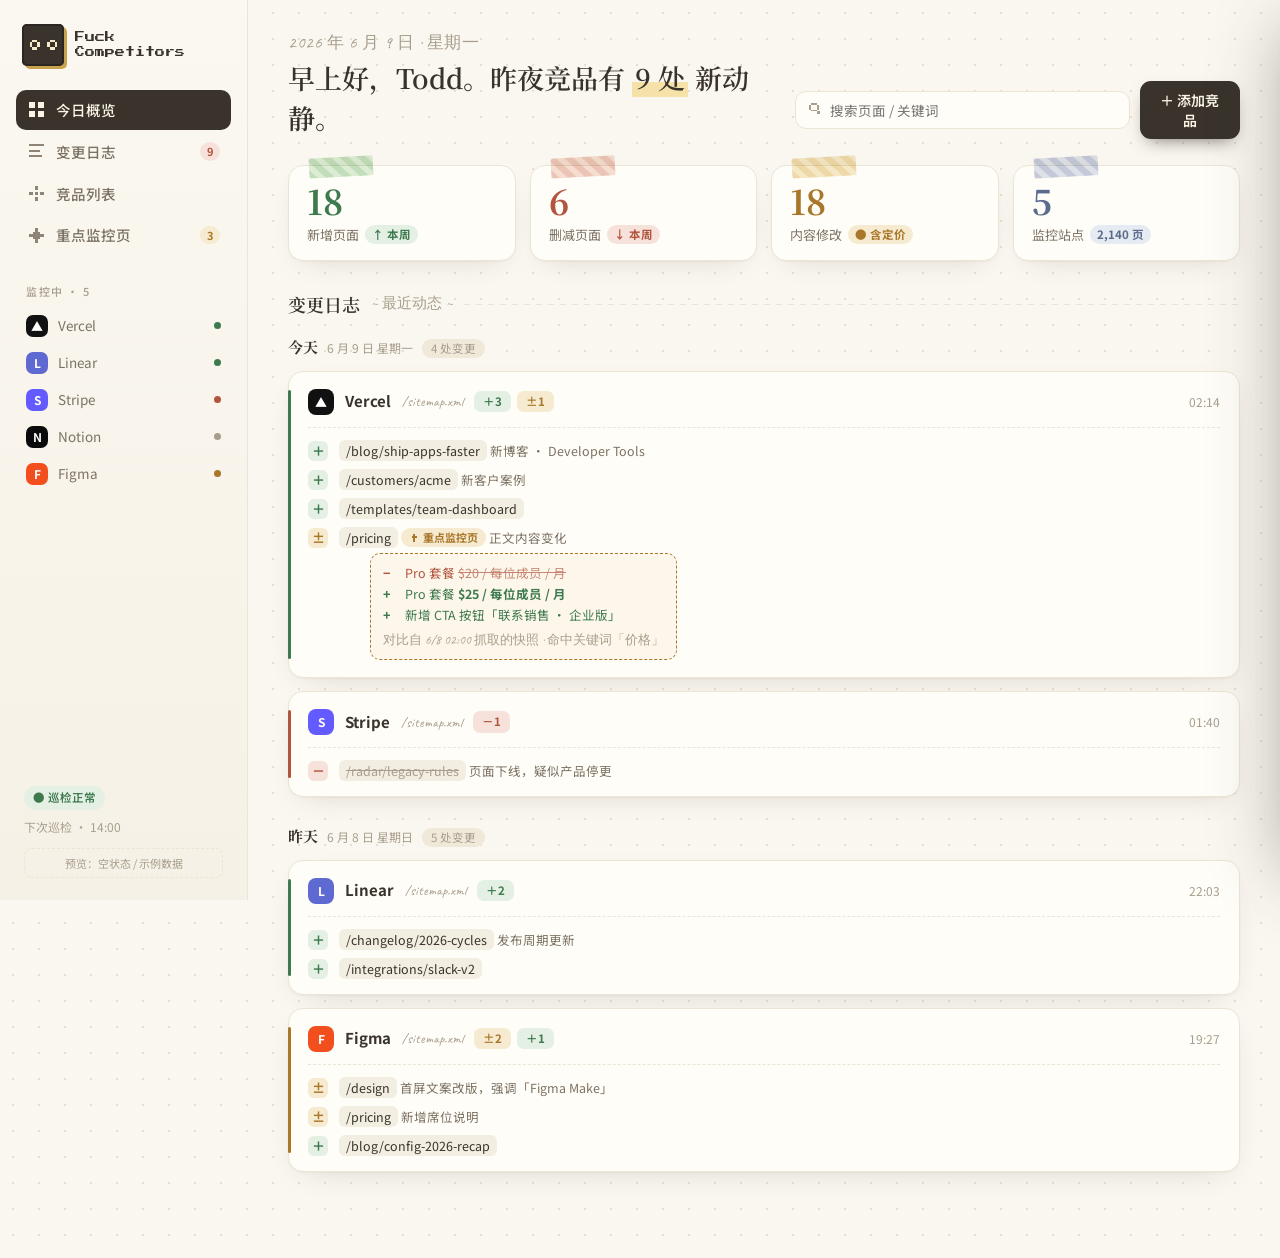
==== index.html @ 06443594 "refactor: remove MCP and AI integration" ====
<!doctype html>
<html lang="zh-CN">
<head>
<meta charset="utf-8">
<meta name="viewport" content="width=device-width, initial-scale=1">
<title>Fuck Competitors</title>
<link rel="preconnect" href="https://fonts.googleapis.com">
<link rel="preconnect" href="https://fonts.gstatic.com" crossorigin>
<link href="https://fonts.googleapis.com/css2?family=Ma+Shan+Zheng&family=Noto+Serif+SC:wght@500;600;700&family=Noto+Sans+SC:wght@300;400;500;700&family=Caveat:wght@500;700&family=Press+Start+2P&display=swap" rel="stylesheet">
<style>
  :root{
    --paper:#FAF7F0;
    --dot:#E7DFCE;
    --card:#FFFDF8;
    --line:#ECE4D4;
    --ink:#39332B;
    --ink-soft:#7C7263;
    --ink-faint:#A89E8D;
    --add:#3F7A4F;      --add-bg:#E5F0E5;  --add-tape:#BcdCb8;
    --del:#B2553F;      --del-bg:#F7E2DB;  --del-tape:#E8C2B5;
    --mod:#A9772A;      --mod-bg:#F6EBD0;  --mod-tape:#ECD7A6;
    --accent:#5B6B8C;   --accent-bg:#E6EAF2;
    --shadow:0 1px 2px rgba(57,51,43,.04), 0 10px 30px -16px rgba(57,51,43,.22);
  }
  *{box-sizing:border-box;margin:0;padding:0}
  html,body{height:100%}
  body{
    font-family:"Noto Sans SC",system-ui,-apple-system,sans-serif;
    color:var(--ink);
    background-color:var(--paper);
    background-image:radial-gradient(var(--dot) 1.1px, transparent 1.1px);
    background-size:26px 26px;
    -webkit-font-smoothing:antialiased;
    line-height:1.5;
  }
  .app{display:grid;grid-template-columns:248px 1fr;min-height:100vh}

  /* ---------- Sidebar ---------- */
  .sidebar{
    border-right:1px solid var(--line);
    background:linear-gradient(180deg,#FBF8F1, #F6F1E6);
    padding:22px 16px;display:flex;flex-direction:column;gap:22px;
    position:sticky;top:0;height:100vh;
  }
  .brand{display:flex;align-items:center;gap:11px;padding:2px 6px}
  .brand .mark{
    width:42px;height:42px;border-radius:5px;display:grid;place-items:center;overflow:hidden;
    background:#39332B;
    box-shadow:3px 3px 0 #C9A24E, 0 0 0 2px #2B2622 inset;
  }
  .brand .mark svg{width:27px;height:auto;display:block;shape-rendering:crispEdges}
  .ob-eyes{width:66px;height:66px;border-radius:10px;display:grid;place-items:center;margin:0 auto 18px;background:#39332B;box-shadow:5px 5px 0 #C9A24E,0 0 0 3px #2B2622 inset;transform:rotate(-3deg)}
  .ob-eyes svg{width:44px;height:auto;display:block;shape-rendering:crispEdges}
  @keyframes fc-blink{0%,90%,100%{transform:scaleY(1)}95%{transform:scaleY(.12)}}
  @keyframes fc-scan{0%,100%{transform:translateX(-0.7px)}50%{transform:translateX(0.7px)}}
  .pixel-eyes .eyes{transform-box:fill-box;transform-origin:center;animation:fc-blink 4.5s infinite}
  .pixel-eyes .pupils{animation:fc-scan 3.2s ease-in-out infinite}
  @media (prefers-reduced-motion:reduce){.pixel-eyes .eyes,.pixel-eyes .pupils{animation:none}}
  .brand h1{font-family:"Press Start 2P",monospace;font-weight:400;font-size:10px;line-height:1.55;color:var(--ink)}

  .nav{display:flex;flex-direction:column;gap:2px}
  .nav-label{font-size:11px;letter-spacing:1.5px;color:var(--ink-faint);padding:6px 10px;text-transform:uppercase;font-weight:500}
  .nav a{
    display:flex;align-items:center;gap:11px;padding:9px 11px;border-radius:10px;
    color:var(--ink-soft);text-decoration:none;font-size:14.5px;font-weight:500;cursor:pointer;
    transition:background .15s,color .15s;
  }
  .nav a .ic{width:18px;display:inline-flex;align-items:center;justify-content:center;opacity:.85}
  .nav a .ic svg{width:15px;height:15px;fill:currentColor;shape-rendering:crispEdges}
  .nav a:hover{background:#F0E9DA;color:var(--ink)}
  .nav a.active{background:#39332B;color:#FBF5E6}
  .nav a.active .ic{opacity:1}
  .nav a .badge{margin-left:auto;background:var(--del-bg);color:var(--del);font-size:11px;font-weight:700;padding:1px 7px;border-radius:20px}
  .nav a.active .badge{background:rgba(255,255,255,.16);color:#FBF5E6}

  .sites-list{display:flex;flex-direction:column;gap:1px;margin-top:2px}
  .site-row{display:flex;align-items:center;gap:10px;padding:7px 10px;border-radius:9px;cursor:pointer;font-size:13.5px;color:var(--ink-soft);transition:background .15s}
  .site-row:hover{background:#F0E9DA}
  .dot-status{width:7px;height:7px;border-radius:50%;margin-left:auto}
  .monogram{width:22px;height:22px;border-radius:7px;display:grid;place-items:center;font-size:12px;font-weight:700;color:#fff}

  .side-foot{margin-top:auto;font-size:12px;color:var(--ink-faint);padding:0 8px}
  .side-foot .pill{display:inline-flex;align-items:center;gap:6px;background:var(--add-bg);color:var(--add);padding:3px 9px;border-radius:20px;font-weight:600;font-size:11.5px}

  /* ---------- Main ---------- */
  .main{padding:30px 40px 60px;max-width:1040px}
  .topbar{display:flex;align-items:flex-end;justify-content:space-between;gap:20px;margin-bottom:26px}
  .greet .date{font-family:"Caveat",cursive;font-size:17px;color:var(--ink-faint);letter-spacing:.5px}
  .greet h2{font-family:"Noto Serif SC",serif;font-weight:600;font-size:27px;margin-top:2px}
  .greet h2 .hl{background:linear-gradient(180deg,transparent 62%, #F6E1A8 62%);padding:0 3px}
  .top-actions{display:flex;gap:10px;align-items:center}
  .search{display:flex;align-items:center;gap:8px;background:var(--card);border:1px solid var(--line);border-radius:11px;padding:8px 13px;color:var(--ink-faint);font-size:13.5px;min-width:200px}
  .search input{border:0;background:transparent;outline:none;font-family:inherit;font-size:13.5px;color:var(--ink);width:100%}
  .search svg{width:13px;height:13px;fill:var(--ink-faint);shape-rendering:crispEdges;flex-shrink:0}
  .btn{display:inline-flex;align-items:center;gap:7px;border:0;cursor:pointer;font-family:inherit;font-size:14px;font-weight:600;padding:9px 16px;border-radius:11px;transition:transform .12s, box-shadow .15s}
  .btn-primary{background:#39332B;color:#FBF5E6;box-shadow:0 8px 18px -8px rgba(57,51,43,.7)}
  .btn-primary:hover{transform:translateY(-1px)}

  /* stat cards */
  .stats{display:grid;grid-template-columns:repeat(4,1fr);gap:14px;margin-bottom:30px}
  .stat{position:relative;background:var(--card);border:1px solid var(--line);border-radius:15px;padding:18px 18px 16px;box-shadow:var(--shadow)}
  .stat .tape{position:absolute;top:-9px;left:20px;width:64px;height:20px;opacity:.85;transform:rotate(-3deg);border-radius:2px;mix-blend-mode:multiply}
  .stat .num{font-family:"Noto Serif SC",serif;font-size:34px;font-weight:700;line-height:1}
  .stat .lab{font-size:13px;color:var(--ink-soft);margin-top:7px;display:flex;align-items:center;gap:6px}
  .stat .trend{font-size:11.5px;font-weight:700;padding:1px 7px;border-radius:20px}
  .c-add .num{color:var(--add)} .c-del .num{color:var(--del)} .c-mod .num{color:var(--mod)} .c-site .num{color:var(--accent)}

  /* section heading */
  .sec-head{display:flex;align-items:center;gap:11px;margin:8px 0 16px}
  .sec-head h3{font-family:"Noto Serif SC",serif;font-size:18px;font-weight:600}
  .sec-head .ribbon{font-family:"Caveat",cursive;font-size:15px;color:var(--ink-faint)}
  .sec-head .line{flex:1;height:1px;background:repeating-linear-gradient(90deg,var(--line) 0 6px, transparent 6px 12px)}

  /* timeline / journal */
  .day-group{margin-bottom:26px}
  .day-tag{display:inline-flex;align-items:baseline;gap:9px;margin-bottom:12px}
  .day-tag .d{font-family:"Noto Serif SC",serif;font-size:15px;font-weight:700}
  .day-tag .w{font-size:12px;color:var(--ink-faint)}
  .day-tag .cnt{font-size:11.5px;color:var(--ink-faint);background:#F0E9DA;padding:1px 9px;border-radius:20px}

  .entry{position:relative;background:var(--card);border:1px solid var(--line);border-radius:15px;padding:17px 19px 15px;box-shadow:var(--shadow);margin-bottom:13px}
  .entry::before{content:"";position:absolute;left:-1px;top:18px;bottom:18px;width:3px;border-radius:3px;background:var(--line)}
  .entry.has-add::before{background:var(--add)} .entry.has-del::before{background:var(--del)} .entry.has-mod::before{background:var(--mod)}
  .entry-head{display:flex;align-items:center;gap:11px;margin-bottom:12px}
  .entry-head .name{font-weight:700;font-size:15px}
  .entry-head .url{font-size:12px;color:var(--ink-faint);font-family:"Caveat",cursive;font-size:14px}
  .entry-head .time{margin-left:auto;font-size:12px;color:var(--ink-faint)}
  .summary-tags{display:flex;gap:6px}
  .tag{display:inline-flex;align-items:center;gap:5px;font-size:11.5px;font-weight:700;padding:2px 9px;border-radius:7px}
  .tag.add{background:var(--add-bg);color:var(--add)} .tag.del{background:var(--del-bg);color:var(--del)} .tag.mod{background:var(--mod-bg);color:var(--mod)}
  .tag.susp{background:transparent;color:var(--mod);border:1px dashed var(--mod);font-weight:600}
  .gly.susp{background:transparent;color:var(--mod);border:1px dashed var(--mod)}

  .changes{display:flex;flex-direction:column;gap:8px;border-top:1px dashed var(--line);padding-top:12px}
  .change{display:flex;align-items:flex-start;gap:11px;font-size:13.5px}
  .change .gly{width:20px;height:20px;border-radius:6px;display:grid;place-items:center;font-size:13px;font-weight:800;flex-shrink:0;margin-top:1px}
  .gly.add{background:var(--add-bg);color:var(--add)} .gly.del{background:var(--del-bg);color:var(--del)} .gly.mod{background:var(--mod-bg);color:var(--mod)}
  .change .path{font-family:"Noto Sans SC",monospace;color:var(--ink);background:#F3EEE2;padding:1px 7px;border-radius:6px;font-size:12.5px}
  .change .note{color:var(--ink-soft);font-size:12.5px}
  .change.del .path{text-decoration:line-through;color:var(--ink-faint)}

  /* content diff block */
  .diff{margin:6px 0 2px 31px;border:1px dashed var(--mod);background:#FCF7EA;border-radius:10px;padding:9px 12px;font-size:12.5px}
  .diff .dl{display:flex;gap:8px;align-items:baseline;padding:1px 0}
  .diff .dl .mk{font-weight:800;width:14px;flex-shrink:0}
  .diff .dl.minus{color:var(--del)} .diff .dl.minus .mk{color:var(--del)}
  .diff .dl.plus{color:var(--add)} .diff .dl.plus .mk{color:var(--add)}
  .diff .dl s{opacity:.7}
  .diff .src{font-size:11px;color:var(--ink-faint);margin-top:5px;font-family:"Caveat",cursive;font-size:13px}
  .pin{font-size:11px;color:var(--mod);background:var(--mod-bg);padding:1px 8px;border-radius:20px;font-weight:700;display:inline-flex;gap:4px;align-items:center}
  .xic{width:10px;height:10px;fill:currentColor;shape-rendering:crispEdges;flex-shrink:0}
  .wic{width:11px;height:11px;fill:var(--mod);shape-rendering:crispEdges;vertical-align:-2px;margin-right:3px}

  /* toggle switch */
  .switch{position:relative;display:inline-block;width:40px;height:23px;flex-shrink:0}
  .switch input{display:none}
  .switch .track{position:absolute;inset:0;background:#E0D8C8;border-radius:20px;transition:.2s;cursor:pointer}
  .switch .track::before{content:"";position:absolute;width:17px;height:17px;left:3px;top:3px;background:#fff;border-radius:50%;transition:.2s;box-shadow:0 1px 3px rgba(57,51,43,.3)}
  .switch input:checked + .track{background:var(--add)}
  .switch input:checked + .track::before{transform:translateX(17px)}
  .toggle-card{display:flex;align-items:center;gap:14px;border:1px solid var(--line);background:#FBF8F1;border-radius:11px;padding:12px 14px}
  .toggle-card .t{font-weight:600;font-size:13.5px}
  .toggle-card .d{font-size:11.5px;color:var(--ink-soft);margin-top:3px;line-height:1.45}
  .lvl{font-size:11px;font-weight:700;padding:2px 9px;border-radius:20px}
  .lvl.basic{background:#EEE7D7;color:var(--ink-soft)}
  .lvl.deep{background:var(--add-bg);color:var(--add)}

  /* competitors grid */
  .grid{display:grid;grid-template-columns:repeat(2,1fr);gap:14px}
  .site-card{position:relative;background:var(--card);border:1px solid var(--line);border-radius:15px;padding:18px;box-shadow:var(--shadow)}
  .site-card .top{display:flex;align-items:center;gap:12px;margin-bottom:14px}
  .site-card .monogram{width:40px;height:40px;border-radius:11px;font-size:18px}
  .site-card .nm{font-weight:700;font-size:16px}
  .site-card .lk{font-size:12px;color:var(--ink-faint);font-family:"Caveat",cursive;font-size:14px}
  .site-card .meta{display:flex;gap:18px;border-top:1px dashed var(--line);padding-top:13px;margin-top:4px}
  .site-card .meta .k{font-size:11px;color:var(--ink-faint)}
  .site-card .meta .v{font-size:16px;font-weight:700;font-family:"Noto Serif SC",serif}
  .spark{display:flex;align-items:flex-end;gap:3px;height:30px;margin-left:auto}
  .spark span{width:5px;border-radius:2px;background:var(--accent-bg)}
  .freq{margin-left:auto;font-size:11.5px;color:var(--add);background:var(--add-bg);padding:2px 9px;border-radius:20px;font-weight:600}
  .card-foot{display:flex;align-items:center;gap:8px;border-top:1px dashed var(--line);margin-top:13px;padding-top:11px;font-size:12.5px;color:var(--ink-soft)}
  .card-foot .switch{margin-left:auto}

  .empty-soft{color:var(--ink-faint);font-size:13.5px;font-family:"Caveat",cursive;font-size:15px}

  /* modal */
  .scrim{position:fixed;inset:0;background:rgba(57,51,43,.34);backdrop-filter:blur(2px);display:none;place-items:center;z-index:50}
  .scrim.open{display:grid}
  .modal{width:460px;background:var(--card);border:1px solid var(--line);border-radius:18px;padding:26px;box-shadow:0 30px 70px -20px rgba(57,51,43,.5);position:relative}
  .modal .washi-top{position:absolute;top:-12px;left:50%;transform:translateX(-50%) rotate(-2deg);width:120px;height:26px;background:repeating-linear-gradient(45deg,#EAD7A6 0 7px,#F2E6C6 7px 14px);opacity:.9;border-radius:3px}
  .modal h3{font-family:"Noto Serif SC",serif;font-size:20px;margin-bottom:4px}
  .modal p.sub{color:var(--ink-soft);font-size:13px;margin-bottom:18px}
  .field{margin-bottom:14px}
  .field label{display:block;font-size:12.5px;font-weight:600;color:var(--ink-soft);margin-bottom:6px}
  .field input,.field select{width:100%;border:1px solid var(--line);background:#FBF8F1;border-radius:10px;padding:10px 12px;font-family:inherit;font-size:14px;color:var(--ink);outline:none}
  .field input:focus{border-color:var(--accent)}
  .chip-row{display:flex;gap:8px;flex-wrap:wrap}
  .chip{font-size:12.5px;border:1px solid var(--line);border-radius:20px;padding:5px 13px;cursor:pointer;color:var(--ink-soft);background:#FBF8F1}
  .chip.on{background:#39332B;color:#FBF5E6;border-color:#39332B}
  .modal-foot{display:flex;justify-content:flex-end;gap:10px;margin-top:22px}
  .btn-ghost{background:transparent;color:var(--ink-soft)}
  .view{display:none}.view.show{display:block}

  /* clickable affordance on change rows / entries */
  .change.clickable{cursor:pointer;border-radius:8px;margin:-2px -6px;padding:2px 6px;transition:background .14s}
  .change.clickable:hover{background:#F6F1E4}
  .change .chev{margin-left:auto;color:var(--ink-faint);opacity:0;transition:opacity .14s;align-self:center}
  .change.clickable:hover .chev{opacity:1}

  /* timeline filter bar */
  .filterbar{display:flex;align-items:center;gap:8px;flex-wrap:wrap;margin:-2px 0 18px}
  .filterbar .fchip{font-size:12.5px;border:1px solid var(--line);border-radius:20px;padding:4px 12px;cursor:pointer;color:var(--ink-soft);background:var(--card);display:inline-flex;align-items:center;gap:6px;transition:.14s}
  .filterbar .fchip:hover{border-color:var(--ink-faint)}
  .filterbar .fchip.on{background:#39332B;color:#FBF5E6;border-color:#39332B}
  .filterbar .sep{width:1px;height:18px;background:var(--line);margin:0 2px}
  .filterbar .mono-sm{width:16px;height:16px;border-radius:5px;display:grid;place-items:center;font-size:9px;font-weight:700;color:#fff}

  /* change-detail drawer */
  .drawer-scrim{position:fixed;inset:0;background:rgba(57,51,43,.30);backdrop-filter:blur(2px);opacity:0;pointer-events:none;transition:opacity .25s;z-index:60}
  .drawer-scrim.open{opacity:1;pointer-events:auto}
  .drawer{position:fixed;top:0;right:0;height:100vh;width:452px;max-width:92vw;background:var(--card);border-left:1px solid var(--line);box-shadow:-30px 0 70px -30px rgba(57,51,43,.45);transform:translateX(102%);transition:transform .32s cubic-bezier(.4,0,.2,1);z-index:61;display:flex;flex-direction:column}
  .drawer.open{transform:none}
  .drawer-head{padding:20px 24px 16px;border-bottom:1px solid var(--line);position:relative}
  .drawer-head .crumb{font-size:12.5px;color:var(--ink-soft);display:flex;align-items:center;gap:7px;margin-bottom:11px}
  .drawer-head .crumb .path{font-family:monospace;background:#F3EEE2;padding:1px 7px;border-radius:6px;font-size:12px;color:var(--ink)}
  .drawer-head h3{font-family:"Noto Serif SC",serif;font-size:19px;font-weight:600;display:flex;align-items:center;gap:9px}
  .drawer-close{position:absolute;top:18px;right:18px;width:30px;height:30px;border:1px solid var(--line);background:var(--card);border-radius:9px;cursor:pointer;color:var(--ink-soft);font-size:15px;display:grid;place-items:center}
  .drawer-close:hover{background:#F0E9DA}
  .drawer-body{padding:18px 24px 24px;overflow-y:auto;flex:1}
  .metagrid{display:grid;grid-template-columns:1fr 1fr;gap:11px;margin-bottom:20px}
  .metagrid .mi{border:1px solid var(--line);background:#FBF8F1;border-radius:10px;padding:9px 12px}
  .metagrid .mi .k{font-size:11px;color:var(--ink-faint);margin-bottom:3px}
  .metagrid .mi .v{font-size:13px;font-weight:600}
  .drawer-body .dh{font-size:12px;font-weight:700;color:var(--ink-soft);letter-spacing:.5px;margin:0 0 10px;display:flex;align-items:center;gap:8px}
  .drawer-body .dh .line{flex:1;height:1px;background:var(--line)}
  .difffull{border:1px solid var(--line);border-radius:11px;overflow:hidden;font-family:monospace;font-size:12.5px}
  .difffull .row{display:flex;gap:9px;padding:4px 12px;line-height:1.55;white-space:pre-wrap;word-break:break-word}
  .difffull .row .mk{width:12px;flex-shrink:0;font-weight:800;text-align:center}
  .difffull .row.ctx{color:var(--ink-soft);background:var(--card)}
  .difffull .row.del{color:var(--del);background:var(--del-bg)} .difffull .row.del .mk{color:var(--del)}
  .difffull .row.add{color:var(--add);background:var(--add-bg)} .difffull .row.add .mk{color:var(--add)}
  .difffull .row.hunk{color:var(--ink-faint);background:#F3EEE2;font-size:11px}
  .drawer-actions{display:flex;gap:9px;margin-top:20px;flex-wrap:wrap}
  .drawer-actions .btn{font-size:13px;padding:8px 13px}
  .drawer-actions .btn-soft{background:#F3EEE2;color:var(--ink)}
  .newpage{border:1px solid var(--line);border-radius:11px;padding:14px;background:#FBF8F1}
  .newpage .pt{font-weight:700;font-size:14px;margin-bottom:5px}
  .newpage .pd{font-size:12.5px;color:var(--ink-soft);line-height:1.5}
  .newpage .url2{font-size:11.5px;color:var(--accent);margin-top:9px;font-family:monospace}
  .upsell{border:1px dashed var(--mod);background:#FCF7EA;border-radius:11px;padding:15px}
  .upsell .pd{font-size:13px;color:var(--ink);line-height:1.65}
  .upsell .why{font-size:12px;color:var(--ink-soft);margin-top:8px;line-height:1.6}

  /* first-run empty state */
  .only-empty{display:none}
  body.first-run .only-empty{display:block}
  body.first-run .hide-empty{display:none!important}
  body.first-run .topbar{display:none}
  body.first-run .view{display:none!important}
  .onboarding{max-width:680px;margin:0 auto;padding-top:30px}
  .ob-card{position:relative;background:var(--card);border:1px solid var(--line);border-radius:20px;padding:42px 44px 34px;box-shadow:var(--shadow);text-align:center}
  .ob-card .ob-tape{position:absolute;top:-13px;left:50%;transform:translateX(-50%) rotate(-2deg);width:132px;height:28px;background:repeating-linear-gradient(45deg,#EAD7A6 0 7px,#F2E6C6 7px 14px);opacity:.9;border-radius:3px}
  .ob-card h2{font-family:"Noto Serif SC",serif;font-size:26px;margin-bottom:11px}
  .ob-card h2 .hl{background:linear-gradient(180deg,transparent 60%, #F6E1A8 60%);padding:0 5px}
  .ob-card .lead{color:var(--ink-soft);font-size:14px;line-height:1.75;max-width:490px;margin:0 auto 24px}
  .ob-quick{display:flex;gap:10px;max-width:470px;margin:0 auto}
  .ob-quick input{flex:1;border:1px solid var(--line);background:#FBF8F1;border-radius:11px;padding:11px 14px;font-family:inherit;font-size:14px;color:var(--ink);outline:none}
  .ob-quick input:focus{border-color:var(--accent)}
  .ob-quick .btn{white-space:nowrap}
  .ob-features{display:grid;grid-template-columns:repeat(3,1fr);gap:13px;margin-top:16px}
  .ob-feat{background:var(--card);border:1px solid var(--line);border-radius:14px;padding:16px 16px 15px;text-align:left;box-shadow:var(--shadow)}
  .ob-feat .fi{width:30px;height:30px;border-radius:9px;display:grid;place-items:center;font-weight:800;font-size:15px;margin-bottom:10px}
  .ob-feat h4{font-size:13.5px;margin-bottom:5px}
  .ob-feat p{font-size:12px;color:var(--ink-soft);line-height:1.6}
  .empty-side{font-family:"Caveat",cursive;font-size:14px;color:var(--ink-faint);border:1px dashed var(--line);border-radius:10px;padding:16px 12px;text-align:center;line-height:1.7}
  .demo-toggle{margin-top:12px;font-size:11px;color:var(--ink-faint);cursor:pointer;border:1px dashed var(--line);border-radius:8px;padding:6px 8px;text-align:center;transition:background .14s}
  .demo-toggle:hover{background:#F0E9DA;color:var(--ink-soft)}
</style>
</head>
<body>
<div class="app">
  <!-- ================= Sidebar ================= -->
  <aside class="sidebar">
    <div class="brand">
      <div class="mark pixel-eyes" title="we're watching">
        <svg viewBox="0 0 11 4" aria-label="两只盯梢的像素眼睛">
          <g class="eyes">
            <!-- left eye sclera (rounded pixel) -->
            <rect x="1" y="0" width="2" height="1" fill="#F6E9C8"/>
            <rect x="0" y="1" width="4" height="2" fill="#F6E9C8"/>
            <rect x="1" y="3" width="2" height="1" fill="#F6E9C8"/>
            <!-- right eye sclera -->
            <rect x="8" y="0" width="2" height="1" fill="#F6E9C8"/>
            <rect x="7" y="1" width="4" height="2" fill="#F6E9C8"/>
            <rect x="8" y="3" width="2" height="1" fill="#F6E9C8"/>
            <!-- pupils (scan) -->
            <g class="pupils">
              <rect x="1" y="1" width="2" height="2" fill="#39332B"/>
              <rect x="8" y="1" width="2" height="2" fill="#39332B"/>
            </g>
          </g>
        </svg>
      </div>
      <div>
        <h1>Fuck<br>Competitors</h1>
      </div>
    </div>

    <nav class="nav">
      <a class="active" data-view="overview"><span class="ic"><svg viewBox="0 0 8 8"><rect x="0" y="0" width="3" height="3"/><rect x="5" y="0" width="3" height="3"/><rect x="0" y="5" width="3" height="3"/><rect x="5" y="5" width="3" height="3"/></svg></span>今日概览</a>
      <a data-view="timeline"><span class="ic"><svg viewBox="0 0 8 8"><rect x="0" y="0" width="8" height="1"/><rect x="0" y="3" width="6" height="1"/><rect x="0" y="6" width="7" height="1"/></svg></span>变更日志<span class="badge hide-empty">9</span></a>
      <a data-view="sites"><span class="ic"><svg viewBox="0 0 8 8"><rect x="3" y="0" width="2" height="2"/><rect x="3" y="6" width="2" height="2"/><rect x="0" y="3" width="2" height="2"/><rect x="6" y="3" width="2" height="2"/><rect x="3" y="3" width="2" height="2"/></svg></span>竞品列表</a>
      <a data-view="watch"><span class="ic"><svg viewBox="0 0 8 8"><rect x="3" y="0" width="2" height="8"/><rect x="0" y="3" width="8" height="2"/><rect x="2" y="2" width="4" height="4"/></svg></span>重点监控页<span class="badge hide-empty" style="background:var(--mod-bg);color:var(--mod)">3</span></a>
    </nav>

    <div class="hide-empty">
      <div class="nav-label">监控中 · 5</div>
      <div class="sites-list">
        <div class="site-row"><span class="monogram" style="background:#111">▲</span>Vercel<span class="dot-status" style="background:var(--add)"></span></div>
        <div class="site-row"><span class="monogram" style="background:#5E6AD2">L</span>Linear<span class="dot-status" style="background:var(--add)"></span></div>
        <div class="site-row"><span class="monogram" style="background:#635BFF">S</span>Stripe<span class="dot-status" style="background:var(--del)"></span></div>
        <div class="site-row"><span class="monogram" style="background:#0A0A0A">N</span>Notion<span class="dot-status" style="background:var(--ink-faint)"></span></div>
        <div class="site-row"><span class="monogram" style="background:#F24E1E">F</span>Figma<span class="dot-status" style="background:var(--mod)"></span></div>
      </div>
    </div>
    <div class="only-empty">
      <div class="nav-label">监控中 · 0</div>
      <div class="empty-side">还空空如也～<br>添加第一个竞品<br>开启你的手账 ✦</div>
    </div>

    <div class="side-foot">
      <span class="pill hide-empty">● 巡检正常</span>
      <div class="hide-empty" style="margin-top:8px">下次巡检 · 14:00</div>
      <div class="demo-toggle" onclick="document.body.classList.toggle('first-run')">预览：空状态 / 示例数据</div>
    </div>
  </aside>

  <!-- ================= Main ================= -->
  <main class="main">

    <!-- ===== First-run empty state ===== -->
    <section class="onboarding only-empty">
      <div class="ob-card">
        <div class="ob-tape"></div>
        <div class="ob-eyes pixel-eyes">
          <svg viewBox="0 0 11 4" aria-label="盯梢的像素眼睛">
            <g class="eyes">
              <rect x="1" y="0" width="2" height="1" fill="#F6E9C8"/>
              <rect x="0" y="1" width="4" height="2" fill="#F6E9C8"/>
              <rect x="1" y="3" width="2" height="1" fill="#F6E9C8"/>
              <rect x="8" y="0" width="2" height="1" fill="#F6E9C8"/>
              <rect x="7" y="1" width="4" height="2" fill="#F6E9C8"/>
              <rect x="8" y="3" width="2" height="1" fill="#F6E9C8"/>
              <g class="pupils">
                <rect x="1" y="1" width="2" height="2" fill="#39332B"/>
                <rect x="8" y="1" width="2" height="2" fill="#39332B"/>
              </g>
            </g>
          </svg>
        </div>
        <h2>开始 <span class="hl">盯死</span> 你的对手</h2>
        <p class="lead">填入竞品的 sitemap 地址，<b>Fuck Competitors</b> 会定期巡检，把它网站上每一次页面的<b>新增</b>、<b>删减</b>、<b>修改</b>都记成一篇日志——像写观察日记一样，看懂对手的每一步动作。</p>
        <div class="ob-quick">
          <input placeholder="https://competitor.com/sitemap.xml">
          <button class="btn btn-primary" onclick="document.body.classList.remove('first-run');openModal()">开始监控 →</button>
        </div>
      </div>
      <div class="ob-features">
        <div class="ob-feat">
          <div class="fi" style="background:var(--add-bg);color:var(--add)">＋</div>
          <h4>捕捉新增</h4>
          <p>竞品上线新页面（新品、新案例、新博客）第一时间记录。</p>
        </div>
        <div class="ob-feat">
          <div class="fi" style="background:var(--del-bg);color:var(--del)">－</div>
          <h4>追踪删减</h4>
          <p>页面悄悄下线，往往是产品线调整或策略转向的信号。</p>
        </div>
        <div class="ob-feat">
          <div class="fi" style="background:var(--mod-bg);color:var(--mod)">±</div>
          <h4>内容变化</h4>
          <p>基础监控提示「疑似修改」；开启详细监控看定价、文案的逐行 diff。</p>
        </div>
      </div>
    </section>

    <div class="topbar">
      <div class="greet">
        <div class="date">2026 年 6 月 9 日 · 星期一</div>
        <h2>早上好，Todd。昨夜竞品有 <span class="hl">9 处</span> 新动静。</h2>
      </div>
      <div class="top-actions">
        <div class="search"><svg viewBox="0 0 8 8"><rect x="1" y="0" width="4" height="1"/><rect x="1" y="4" width="4" height="1"/><rect x="0" y="1" width="1" height="3"/><rect x="5" y="1" width="1" height="3"/><rect x="5" y="5" width="2" height="2"/></svg><input placeholder="搜索页面 / 关键词"></div>
        <button class="btn btn-primary" onclick="openModal()">＋ 添加竞品</button>
      </div>
    </div>

    <!-- ===== Overview view ===== -->
    <section class="view show" id="view-overview">
      <div class="stats">
        <div class="stat c-add">
          <div class="tape" style="background:repeating-linear-gradient(45deg,#B7D9B4 0 6px,#D6ECD3 6px 12px)"></div>
          <div class="num">18</div>
          <div class="lab">新增页面 <span class="trend" style="background:var(--add-bg);color:var(--add)">↑ 本周</span></div>
        </div>
        <div class="stat c-del">
          <div class="tape" style="background:repeating-linear-gradient(45deg,#E8BCAE 0 6px,#F3D9CF 6px 12px)"></div>
          <div class="num">6</div>
          <div class="lab">删减页面 <span class="trend" style="background:var(--del-bg);color:var(--del)">↓ 本周</span></div>
        </div>
        <div class="stat c-mod">
          <div class="tape" style="background:repeating-linear-gradient(45deg,#EBD49E 0 6px,#F4E6C2 6px 12px)"></div>
          <div class="num">18</div>
          <div class="lab">内容修改 <span class="trend" style="background:var(--mod-bg);color:var(--mod)">● 含定价</span></div>
        </div>
        <div class="stat c-site">
          <div class="tape" style="background:repeating-linear-gradient(45deg,#B9C2DA 0 6px,#D9DEEC 6px 12px)"></div>
          <div class="num">5</div>
          <div class="lab">监控站点 <span class="trend" style="background:var(--accent-bg);color:var(--accent)">2,140 页</span></div>
        </div>
      </div>

      <div class="sec-head">
        <h3>变更日志</h3><span class="ribbon">~ 最近动态 ~</span><span class="line"></span>
      </div>

      <!-- Today -->
      <div class="day-group">
        <div class="day-tag"><span class="d">今天</span><span class="w">6 月 9 日 星期一</span><span class="cnt">4 处变更</span></div>

        <div class="entry has-add">
          <div class="entry-head">
            <span class="monogram" style="background:#111;width:26px;height:26px;border-radius:8px">▲</span>
            <span class="name">Vercel</span><span class="url">/sitemap.xml</span>
            <span class="summary-tags"><span class="tag add">＋3</span><span class="tag mod">±1</span></span>
            <span class="time">02:14</span>
          </div>
          <div class="changes">
            <div class="change clickable" onclick="openDetail('vercel-add')"><span class="gly add">＋</span><div><span class="path">/blog/ship-apps-faster</span> <span class="note">新博客 · Developer Tools</span></div><span class="chev">›</span></div>
            <div class="change"><span class="gly add">＋</span><div><span class="path">/customers/acme</span> <span class="note">新客户案例</span></div></div>
            <div class="change"><span class="gly add">＋</span><div><span class="path">/templates/team-dashboard</span></div></div>
            <div class="change mod clickable" onclick="openDetail('vercel-pricing')"><span class="gly mod">±</span><div><span class="path">/pricing</span> <span class="pin"><svg class="xic" viewBox="0 0 8 8"><rect x="3" y="1" width="2" height="1"/><rect x="2" y="2" width="4" height="2"/><rect x="3" y="4" width="2" height="3"/></svg> 重点监控页</span> <span class="note">正文内容变化</span>
              <div class="diff">
                <div class="dl minus"><span class="mk">−</span><span>Pro 套餐 <s>$20 / 每位成员 / 月</s></span></div>
                <div class="dl plus"><span class="mk">+</span><span>Pro 套餐 <b>$25 / 每位成员 / 月</b></span></div>
                <div class="dl plus"><span class="mk">+</span><span>新增 CTA 按钮「联系销售 · 企业版」</span></div>
                <div class="src">对比自 6/8 02:00 抓取的快照 · 命中关键词「价格」</div>
              </div>
            </div></div>
          </div>
        </div>

        <div class="entry has-del">
          <div class="entry-head">
            <span class="monogram" style="background:#635BFF;width:26px;height:26px;border-radius:8px">S</span>
            <span class="name">Stripe</span><span class="url">/sitemap.xml</span>
            <span class="summary-tags"><span class="tag del">－1</span></span>
            <span class="time">01:40</span>
          </div>
          <div class="changes">
            <div class="change del clickable" onclick="openDetail('stripe-del')"><span class="gly del">－</span><div><span class="path">/radar/legacy-rules</span> <span class="note">页面下线，疑似产品停更</span></div><span class="chev">›</span></div>
          </div>
        </div>
      </div>

      <!-- Yesterday -->
      <div class="day-group">
        <div class="day-tag"><span class="d">昨天</span><span class="w">6 月 8 日 星期日</span><span class="cnt">5 处变更</span></div>

        <div class="entry has-add">
          <div class="entry-head">
            <span class="monogram" style="background:#5E6AD2;width:26px;height:26px;border-radius:8px">L</span>
            <span class="name">Linear</span><span class="url">/sitemap.xml</span>
            <span class="summary-tags"><span class="tag add">＋2</span></span>
            <span class="time">22:03</span>
          </div>
          <div class="changes">
            <div class="change"><span class="gly add">＋</span><div><span class="path">/changelog/2026-cycles</span> <span class="note">发布周期更新</span></div></div>
            <div class="change"><span class="gly add">＋</span><div><span class="path">/integrations/slack-v2</span></div></div>
          </div>
        </div>

        <div class="entry has-mod">
          <div class="entry-head">
            <span class="monogram" style="background:#F24E1E;width:26px;height:26px;border-radius:8px">F</span>
            <span class="name">Figma</span><span class="url">/sitemap.xml</span>
            <span class="summary-tags"><span class="tag mod">±2</span><span class="tag add">＋1</span></span>
            <span class="time">19:27</span>
          </div>
          <div class="changes">
            <div class="change mod"><span class="gly mod">±</span><div><span class="path">/design</span> <span class="note">首屏文案改版，强调「Figma Make」</span></div></div>
            <div class="change mod"><span class="gly mod">±</span><div><span class="path">/pricing</span> <span class="note">新增席位说明</span></div></div>
            <div class="change"><span class="gly add">＋</span><div><span class="path">/blog/config-2026-recap</span></div></div>
          </div>
        </div>
      </div>
    </section>

    <!-- ===== Timeline view ===== -->
    <section class="view" id="view-timeline">
      <div class="sec-head"><h3>变更日志 · 全部</h3><span class="ribbon">~ 按时间倒序 ~</span><span class="line"></span></div>
      <div class="filterbar">
        <span class="fchip on" data-solo>全部竞品</span>
        <span class="fchip" data-solo><span class="mono-sm" style="background:#111">▲</span>Vercel</span>
        <span class="fchip" data-solo><span class="mono-sm" style="background:#5E6AD2">L</span>Linear</span>
        <span class="fchip" data-solo><span class="mono-sm" style="background:#635BFF">S</span>Stripe</span>
        <span class="fchip" data-solo><span class="mono-sm" style="background:#0A0A0A">N</span>Notion</span>
        <span class="fchip" data-solo><span class="mono-sm" style="background:#F24E1E">F</span>Figma</span>
        <span class="sep"></span>
        <span class="fchip on" style="color:var(--add)">＋ 新增</span>
        <span class="fchip on" style="color:var(--del)">－ 删减</span>
        <span class="fchip on" style="color:var(--mod)">± 修改</span>
      </div>

      <div class="day-group">
        <div class="day-tag"><span class="d">今天</span><span class="w">6 月 9 日 星期一</span><span class="cnt">4 处变更</span></div>
        <div class="entry has-mod">
          <div class="entry-head"><span class="monogram" style="background:#111;width:26px;height:26px;border-radius:8px">▲</span><span class="name">Vercel</span><span class="url">/sitemap.xml</span><span class="summary-tags"><span class="tag add">＋3</span><span class="tag mod">±1</span></span><span class="time">02:14</span></div>
          <div class="changes">
            <div class="change clickable" onclick="openDetail('vercel-add')"><span class="gly add">＋</span><div><span class="path">/blog/ship-apps-faster</span> <span class="note">新博客 · Developer Tools</span></div><span class="chev">›</span></div>
            <div class="change mod clickable" onclick="openDetail('vercel-pricing')"><span class="gly mod">±</span><div><span class="path">/pricing</span> <span class="pin"><svg class="xic" viewBox="0 0 8 8"><rect x="3" y="1" width="2" height="1"/><rect x="2" y="2" width="4" height="2"/><rect x="3" y="4" width="2" height="3"/></svg></span> <span class="note">Pro $20→$25</span></div><span class="chev">›</span></div>
          </div>
        </div>
        <div class="entry has-del">
          <div class="entry-head"><span class="monogram" style="background:#635BFF;width:26px;height:26px;border-radius:8px">S</span><span class="name">Stripe</span><span class="url">/sitemap.xml</span><span class="summary-tags"><span class="tag del">－1</span></span><span class="time">01:40</span></div>
          <div class="changes">
            <div class="change del clickable" onclick="openDetail('stripe-del')"><span class="gly del">－</span><div><span class="path">/radar/legacy-rules</span> <span class="note">页面下线</span></div><span class="chev">›</span></div>
          </div>
        </div>
        <div class="entry has-mod">
          <div class="entry-head"><span class="monogram" style="background:#0A0A0A;width:26px;height:26px;border-radius:8px">N</span><span class="name">Notion</span><span class="url">/sitemap.xml</span><span class="summary-tags"><span class="lvl basic">基础监控</span><span class="tag susp">± 疑似 1</span></span><span class="time">11:20</span></div>
          <div class="changes">
            <div class="change clickable" onclick="openDetail('notion-lastmod')"><span class="gly susp">±</span><div><span class="path">/pricing</span> <span class="note">lastmod 06-05 → 06-09，可能已修改（未抓正文）</span></div><span class="chev">›</span></div>
          </div>
        </div>
      </div>

      <div class="day-group">
        <div class="day-tag"><span class="d">昨天</span><span class="w">6 月 8 日 星期日</span><span class="cnt">5 处变更</span></div>
        <div class="entry has-mod">
          <div class="entry-head"><span class="monogram" style="background:#F24E1E;width:26px;height:26px;border-radius:8px">F</span><span class="name">Figma</span><span class="url">/sitemap.xml</span><span class="summary-tags"><span class="tag mod">±2</span><span class="tag add">＋1</span></span><span class="time">19:27</span></div>
          <div class="changes">
            <div class="change mod clickable" onclick="openDetail('figma-hero')"><span class="gly mod">±</span><div><span class="path">/</span> <span class="pin"><svg class="xic" viewBox="0 0 8 8"><rect x="3" y="1" width="2" height="1"/><rect x="2" y="2" width="4" height="2"/><rect x="3" y="4" width="2" height="3"/></svg></span> <span class="note">首屏定位转向团队协作</span></div><span class="chev">›</span></div>
            <div class="change mod"><span class="gly mod">±</span><div><span class="path">/pricing</span> <span class="note">新增席位说明</span></div></div>
            <div class="change"><span class="gly add">＋</span><div><span class="path">/blog/config-2026-recap</span></div></div>
          </div>
        </div>
        <div class="entry has-add">
          <div class="entry-head"><span class="monogram" style="background:#5E6AD2;width:26px;height:26px;border-radius:8px">L</span><span class="name">Linear</span><span class="url">/sitemap.xml</span><span class="summary-tags"><span class="tag add">＋2</span></span><span class="time">22:03</span></div>
          <div class="changes">
            <div class="change"><span class="gly add">＋</span><div><span class="path">/changelog/2026-cycles</span> <span class="note">发布周期更新</span></div></div>
            <div class="change"><span class="gly add">＋</span><div><span class="path">/integrations/slack-v2</span></div></div>
          </div>
        </div>
      </div>

      <div class="day-group">
        <div class="day-tag"><span class="d">6 月 7 日</span><span class="w">星期六</span><span class="cnt">4 处变更</span></div>
        <div class="entry has-add">
          <div class="entry-head"><span class="monogram" style="background:#0A0A0A;width:26px;height:26px;border-radius:8px">N</span><span class="name">Notion</span><span class="url">/sitemap.xml</span><span class="summary-tags"><span class="tag add">＋4</span></span><span class="time">11:20</span></div>
          <div class="changes">
            <div class="change"><span class="gly add">＋</span><div><span class="path">/product/notion-mail</span> <span class="note">新产品线上线</span></div></div>
            <div class="change"><span class="gly add">＋</span><div><span class="path">/help/notion-mail-guide</span></div></div>
            <div class="change"><span class="gly add">＋</span><div><span class="path">/templates/email-workflows</span></div></div>
            <div class="change"><span class="gly add">＋</span><div><span class="path">/blog/introducing-notion-mail</span></div></div>
          </div>
        </div>
        <p class="empty-soft" style="text-align:center;padding:18px">— 加载更早的手账页 —</p>
      </div>
    </section>

    <!-- ===== Sites view ===== -->
    <section class="view" id="view-sites">
      <div class="sec-head"><h3>竞品列表</h3><span class="ribbon">~ 5 本观察册 ~</span><span class="line"></span></div>
      <div class="grid">
        <div class="site-card">
          <div class="top"><span class="monogram" style="background:#111">▲</span><div><div class="nm">Vercel</div><div class="lk">vercel.com/sitemap.xml</div></div><span class="freq">每 6 小时</span></div>
          <div class="meta"><div><div class="k">追踪页面</div><div class="v">412</div></div><div><div class="k">本周变更</div><div class="v" style="color:var(--add)">+12</div></div><div class="spark"><span style="height:40%"></span><span style="height:60%"></span><span style="height:30%"></span><span style="height:90%;background:var(--accent)"></span><span style="height:55%"></span><span style="height:70%"></span></div></div>
          <div class="card-foot"><span class="lvl deep">详细监控</span><span>钉选 2 页逐字对比</span><label class="switch"><input type="checkbox" checked><span class="track"></span></label></div>
        </div>
        <div class="site-card">
          <div class="top"><span class="monogram" style="background:#5E6AD2">L</span><div><div class="nm">Linear</div><div class="lk">linear.app/sitemap.xml</div></div><span class="freq">每 12 小时</span></div>
          <div class="meta"><div><div class="k">追踪页面</div><div class="v">188</div></div><div><div class="k">本周变更</div><div class="v" style="color:var(--add)">+5</div></div><div class="spark"><span style="height:30%"></span><span style="height:30%"></span><span style="height:50%"></span><span style="height:40%"></span><span style="height:80%;background:var(--accent)"></span><span style="height:35%"></span></div></div>
          <div class="card-foot"><span class="lvl basic">基础监控</span><span>仅 sitemap 增删</span><label class="switch"><input type="checkbox"><span class="track"></span></label></div>
        </div>
        <div class="site-card">
          <div class="top"><span class="monogram" style="background:#635BFF">S</span><div><div class="nm">Stripe</div><div class="lk">stripe.com/sitemap.xml</div></div><span class="freq">每 6 小时</span></div>
          <div class="meta"><div><div class="k">追踪页面</div><div class="v">934</div></div><div><div class="k">本周变更</div><div class="v" style="color:var(--del)">−3</div></div><div class="spark"><span style="height:60%"></span><span style="height:45%"></span><span style="height:70%"></span><span style="height:30%"></span><span style="height:20%;background:var(--del)"></span><span style="height:40%"></span></div></div>
          <div class="card-foot"><span class="lvl deep">详细监控</span><span>钉选 1 页逐字对比</span><label class="switch"><input type="checkbox" checked><span class="track"></span></label></div>
        </div>
        <div class="site-card">
          <div class="top"><span class="monogram" style="background:#0A0A0A">N</span><div><div class="nm">Notion</div><div class="lk">notion.so/sitemap.xml</div></div><span class="freq">每天</span></div>
          <div class="meta"><div><div class="k">追踪页面</div><div class="v">606</div></div><div><div class="k">本周变更</div><div class="v" style="color:var(--add)">+8</div></div><div class="spark"><span style="height:40%"></span><span style="height:50%"></span><span style="height:55%"></span><span style="height:60%"></span><span style="height:75%;background:var(--accent)"></span><span style="height:50%"></span></div></div>
          <div class="card-foot"><span class="lvl basic">基础监控</span><span>仅 sitemap 增删</span><label class="switch"><input type="checkbox"><span class="track"></span></label></div>
        </div>
      </div>
    </section>

    <!-- ===== Watch pages view ===== -->
    <section class="view" id="view-watch">
      <div class="sec-head"><h3>重点监控页</h3><span class="ribbon">~ 钉选的高价值页面，逐字对比 ~</span><span class="line"></span></div>
      <p class="empty-soft" style="margin:-6px 0 16px">Sitemap 只能看出页面增删；钉选的页面会抓取正文做内容 diff —— 定价、定位、客户案例的每一次改动都不放过。</p>

      <div class="entry has-mod">
        <div class="entry-head">
          <span class="monogram" style="background:#111;width:26px;height:26px;border-radius:8px">▲</span>
          <span class="name">Vercel · 定价页</span><span class="url">/pricing</span>
          <span class="summary-tags"><span class="pin"><svg class="xic" viewBox="0 0 8 8"><rect x="3" y="1" width="2" height="1"/><rect x="2" y="2" width="4" height="2"/><rect x="3" y="4" width="2" height="3"/></svg> 已钉选</span><span class="tag mod">本周 2 改</span></span>
          <span class="time">6/9 02:14</span>
        </div>
        <div class="changes">
          <div class="change mod clickable" onclick="openDetail('vercel-pricing')"><span class="gly mod">±</span><div><span class="note">Pro 套餐价格上调</span>
            <div class="diff">
              <div class="dl minus"><span class="mk">−</span><span>Pro 套餐 <s>$20 / 每位成员 / 月</s></span></div>
              <div class="dl plus"><span class="mk">+</span><span>Pro 套餐 <b>$25 / 每位成员 / 月</b></span></div>
              <div class="dl plus"><span class="mk">+</span><span>新增 CTA「联系销售 · 企业版」</span></div>
            </div></div></div>
        </div>
      </div>

      <div class="entry has-mod">
        <div class="entry-head">
          <span class="monogram" style="background:#F24E1E;width:26px;height:26px;border-radius:8px">F</span>
          <span class="name">Figma · 首页定位</span><span class="url">/</span>
          <span class="summary-tags"><span class="pin"><svg class="xic" viewBox="0 0 8 8"><rect x="3" y="1" width="2" height="1"/><rect x="2" y="2" width="4" height="2"/><rect x="3" y="4" width="2" height="3"/></svg> 已钉选</span><span class="tag mod">本周 1 改</span></span>
          <span class="time">6/8 19:27</span>
        </div>
        <div class="changes">
          <div class="change mod clickable" onclick="openDetail('figma-hero')"><span class="gly mod">±</span><div><span class="note">首屏主标语改版</span>
            <div class="diff">
              <div class="dl minus"><span class="mk">−</span><span><s>Nothing great is made alone</s></span></div>
              <div class="dl plus"><span class="mk">+</span><span><b>Design and build together</b></span></div>
              <div class="src">定位明显转向团队协作 —— 值得跟进</div>
            </div></div></div>
        </div>
      </div>

      <div class="entry">
        <div class="entry-head">
          <span class="monogram" style="background:#635BFF;width:26px;height:26px;border-radius:8px">S</span>
          <span class="name">Stripe · 客户案例</span><span class="url">/customers</span>
          <span class="summary-tags"><span class="pin"><svg class="xic" viewBox="0 0 8 8"><rect x="3" y="1" width="2" height="1"/><rect x="2" y="2" width="4" height="2"/><rect x="3" y="4" width="2" height="3"/></svg> 已钉选</span><span class="tag" style="background:#F0E9DA;color:var(--ink-soft)">本周无变化</span></span>
          <span class="time">6/9 01:40</span>
        </div>
      </div>

      <button class="btn" style="background:#F3EEE2;color:var(--ink-soft);margin-top:6px">＋ 钉选新的页面到重点监控</button>
    </section>
  </main>
</div>

<!-- ================= Change-detail drawer ================= -->
<div class="drawer-scrim" id="drawerScrim" onclick="closeDrawer()"></div>
<aside class="drawer" id="drawer">
  <div class="drawer-head">
    <button class="drawer-close" onclick="closeDrawer()">✕</button>
    <div class="crumb"><span id="dCrumbSite"></span> · <span class="path" id="dCrumbPath"></span></div>
    <h3><span id="dTypeGly"></span><span id="dTitle"></span></h3>
  </div>
  <div class="drawer-body" id="drawerBody"></div>
</aside>

<!-- ================= Add modal ================= -->
<div class="scrim" id="scrim" onclick="if(event.target===this)closeModal()">
  <div class="modal">
    <div class="washi-top"></div>
    <h3>盯上一个新对手</h3>
    <p class="sub">填入站点地图地址，我们会定期巡检并记录每一次增删改。</p>
    <div class="field"><label>竞品名称</label><input placeholder="例如：Linear"></div>
    <div class="field"><label>Sitemap 地址</label><input placeholder="https://example.com/sitemap.xml"></div>
    <div class="field"><label>巡检频率</label>
      <div class="chip-row"><span class="chip">每 6 小时</span><span class="chip on">每 12 小时</span><span class="chip">每天</span><span class="chip">每周</span></div>
    </div>
    <div class="field"><label>关注变更类型</label>
      <div class="chip-row"><span class="chip on">＋ 新增</span><span class="chip on">－ 删减</span><span class="chip on">± 修改</span></div>
    </div>
    <div class="field"><label>监控深度</label>
      <div class="toggle-card">
        <div style="flex:1">
          <div class="t">详细内容监控 <span class="lvl deep" style="margin-left:4px">可选</span></div>
          <div class="d">基础监控（默认）：检测页面新增 / 删减，并在 sitemap 带 <code style="background:#F3EEE2;padding:0 4px;border-radius:4px">lastmod</code> 时提示「疑似修改」——但看不到改了什么。开启后抓取正文，逐行对比定价、文案等<b>具体</b>改动，更耗资源，建议只对重点页开启。</div>
        </div>
        <label class="switch"><input type="checkbox"><span class="track"></span></label>
      </div>
    </div>
    <div class="modal-foot">
      <button class="btn btn-ghost" onclick="closeModal()">取消</button>
      <button class="btn btn-primary" onclick="closeModal()">开始监控</button>
    </div>
  </div>
</div>

<script>
  document.querySelectorAll('.nav a[data-view]').forEach(a=>{
    a.addEventListener('click',()=>{
      document.querySelectorAll('.nav a').forEach(x=>x.classList.remove('active'));
      a.classList.add('active');
      const v=a.dataset.view;
      document.querySelectorAll('.view').forEach(s=>s.classList.toggle('show',s.id==='view-'+v));
    });
  });
  document.querySelectorAll('.chip').forEach(c=>c.addEventListener('click',()=>c.classList.toggle('on')));
  document.querySelectorAll('.fchip').forEach(c=>c.addEventListener('click',()=>{
    if(c.dataset.solo!==undefined){c.parentElement.querySelectorAll('.fchip[data-solo]').forEach(x=>x.classList.remove('on'));c.classList.add('on');}
    else c.classList.toggle('on');
  }));
  function openModal(){document.getElementById('scrim').classList.add('open')}
  function closeModal(){document.getElementById('scrim').classList.remove('open')}

  /* ---- change-detail drawer ---- */
  const TYPE={add:{g:'＋',c:'add',label:'新增页面'},del:{g:'－',c:'del',label:'删减页面'},mod:{g:'±',c:'mod',label:'内容修改'}};
  const DETAILS={
    'vercel-pricing':{site:'Vercel',path:'/pricing',type:'mod',title:'Pro 套餐价格上调',pinned:true,
      meta:[['检测时间','2026/6/9 02:14'],['HTTP 状态','200 OK'],['lastmod','06-08 → 06-09'],['正文字数','1,240 → 1,268']],
      diff:[{t:'hunk',x:'@@ 定价表 · Pro 档 @@'},
            {t:'ctx',x:'  适合成长中的团队'},
            {t:'del',x:'Pro 套餐 · $20 / 每位成员 / 月'},
            {t:'add',x:'Pro 套餐 · $25 / 每位成员 / 月'},
            {t:'ctx',x:'  无限项目 · 高级分析'},
            {t:'hunk',x:'@@ 页面底部 CTA @@'},
            {t:'add',x:'＜按钮＞联系销售 · 企业版＜/按钮＞'}]},
    'stripe-del':{site:'Stripe',path:'/radar/legacy-rules',type:'del',title:'页面已下线',pinned:false,
      meta:[['检测时间','2026/6/9 01:40'],['HTTP 状态','301 → /radar'],['从 sitemap 移除','是'],['最后可见','2026-06-07']],
      gone:{title:'Radar Legacy Rules（已下线）',desc:'该页介绍旧版规则引擎，现 301 跳转至 /radar 主页。结合近期改版，疑似旧产品线停止维护——值得关注其 Radar 产品策略调整。',url:'stripe.com/radar/legacy-rules'}},
    'vercel-add':{site:'Vercel',path:'/blog/ship-apps-faster',type:'add',title:'新增页面 · 博客',pinned:false,
      meta:[['检测时间','2026/6/9 02:14'],['HTTP 状态','200 OK'],['加入 sitemap','06-09'],['页面类型','博客文章']],
      newpage:{title:'Ship apps faster with Vercel',desc:'介绍如何用 Vercel 缩短应用发布流程，主推新的项目模板与边缘运行时。',url:'vercel.com/blog/ship-apps-faster'}},
    'figma-hero':{site:'Figma',path:'/',type:'mod',title:'首屏主标语改版',pinned:true,
      meta:[['检测时间','2026/6/8 19:27'],['HTTP 状态','200 OK'],['lastmod','06-05 → 06-08'],['正文字数','略有变化']],
      diff:[{t:'hunk',x:'@@ 首屏 Hero @@'},
            {t:'del',x:'Nothing great is made alone'},
            {t:'add',x:'Design and build together'},
            {t:'ctx',x:'  Figma 让团队从想法到上线'}]},
    'notion-lastmod':{site:'Notion',path:'/pricing',type:'mod',suspected:true,title:'页面可能已修改',pinned:false,lm:'06-05 → 06-09',
      meta:[['检测时间','2026/6/9 11:20'],['HTTP 状态','200 OK'],['lastmod','06-05 → 06-09'],['监控深度','基础']]}
  };
  function openDetail(key){
    const d=DETAILS[key]; if(!d) return;
    const t=TYPE[d.type];
    document.getElementById('dCrumbSite').textContent=d.site;
    document.getElementById('dCrumbPath').textContent=d.path;
    document.getElementById('dTitle').textContent=d.title;
    document.getElementById('dTypeGly').innerHTML='<span class="gly '+(d.suspected?'susp':t.c)+'" style="display:inline-grid">'+t.g+'</span>';
    let body='<div class="metagrid">'+d.meta.map(m=>'<div class="mi"><div class="k">'+m[0]+'</div><div class="v">'+m[1]+'</div></div>').join('')+'</div>';
    if(d.suspected){
      body+='<div class="dh">为什么看不到具体改动？ <span class="line"></span><span class="tag susp">基础监控</span></div>';
      body+='<div class="upsell"><div class="pd">基础监控只读取 sitemap，检测到该页 <b>lastmod 从 '+d.lm+'</b>，说明页面<b>可能有改动</b>，但未抓取正文，<b>无法显示改了什么</b>。</div>'
          +'<div class="why"><svg class="wic" viewBox="0 0 8 8"><rect x="3" y="0" width="2" height="2"/><rect x="2" y="2" width="4" height="2"/><rect x="1" y="4" width="6" height="2"/><rect x="0" y="6" width="8" height="1"/></svg>该提示依赖站点诚实填写 lastmod；未提供 lastmod 的站点连「疑似修改」也无法判断。</div>'
          +'<button class="btn btn-primary" style="margin-top:13px"><svg class="xic" viewBox="0 0 8 8"><rect x="4" y="0" width="2" height="3"/><rect x="1" y="3" width="5" height="1"/><rect x="2" y="4" width="2" height="3"/></svg> 对此页开启详细监控</button></div>';
    }
    if(d.diff){
      body+='<div class="dh">逐行对比 <span class="line"></span><span class="tag '+t.c+'">'+t.label+'</span></div>';
      body+='<div class="difffull">'+d.diff.map(r=>{const mk=r.t==='add'?'+':r.t==='del'?'−':r.t==='hunk'?'':' ';return '<div class="row '+r.t+'"><span class="mk">'+mk+'</span><span>'+r.x+'</span></div>';}).join('')+'</div>';
    }
    if(d.newpage){
      body+='<div class="dh">页面快照 <span class="line"></span><span class="tag add">新增页面</span></div>';
      body+='<div class="newpage"><div class="pt">'+d.newpage.title+'</div><div class="pd">'+d.newpage.desc+'</div><div class="url2">'+d.newpage.url+'</div></div>';
    }
    if(d.gone){
      body+='<div class="dh">最后已知快照 <span class="line"></span><span class="tag del">删减页面</span></div>';
      body+='<div class="newpage"><div class="pt">'+d.gone.title+'</div><div class="pd">'+d.gone.desc+'</div><div class="url2">'+d.gone.url+'</div></div>';
    }
    let acts='<button class="btn '+(d.suspected?'btn-soft':'btn-primary')+'"><svg class="xic" viewBox="0 0 8 8"><rect x="3" y="0" width="4" height="1"/><rect x="6" y="0" width="1" height="4"/><rect x="1" y="6" width="1" height="1"/><rect x="2" y="5" width="1" height="1"/><rect x="3" y="4" width="1" height="1"/><rect x="4" y="3" width="1" height="1"/><rect x="5" y="2" width="1" height="1"/></svg> 在浏览器打开</button>';
    if(!d.suspected) acts+='<button class="btn btn-soft">'+(d.pinned?'<svg class="xic" viewBox="0 0 8 8"><rect x="3" y="1" width="2" height="1"/><rect x="2" y="2" width="4" height="2"/><rect x="3" y="4" width="2" height="3"/></svg> 已钉选':'<svg class="xic" viewBox="0 0 8 8"><rect x="3" y="1" width="2" height="1"/><rect x="2" y="2" width="4" height="2"/><rect x="3" y="4" width="2" height="3"/></svg> 钉选此页')+'</button>';
    acts+='<button class="btn btn-soft"><svg class="xic" viewBox="0 0 8 8"><rect x="1" y="3" width="1" height="1"/><rect x="2" y="4" width="1" height="1"/><rect x="3" y="5" width="1" height="1"/><rect x="4" y="4" width="1" height="1"/><rect x="5" y="3" width="1" height="1"/><rect x="6" y="2" width="1" height="1"/><rect x="7" y="1" width="1" height="1"/></svg> 标记已读</button>';
    body+='<div class="drawer-actions">'+acts+'</div>';
    document.getElementById('drawerBody').innerHTML=body;
    document.getElementById('drawer').classList.add('open');
    document.getElementById('drawerScrim').classList.add('open');
  }
  function closeDrawer(){document.getElementById('drawer').classList.remove('open');document.getElementById('drawerScrim').classList.remove('open');}
  document.addEventListener('keydown',e=>{if(e.key==='Escape'){closeDrawer();closeModal();}});
</script>
</body>
</html>
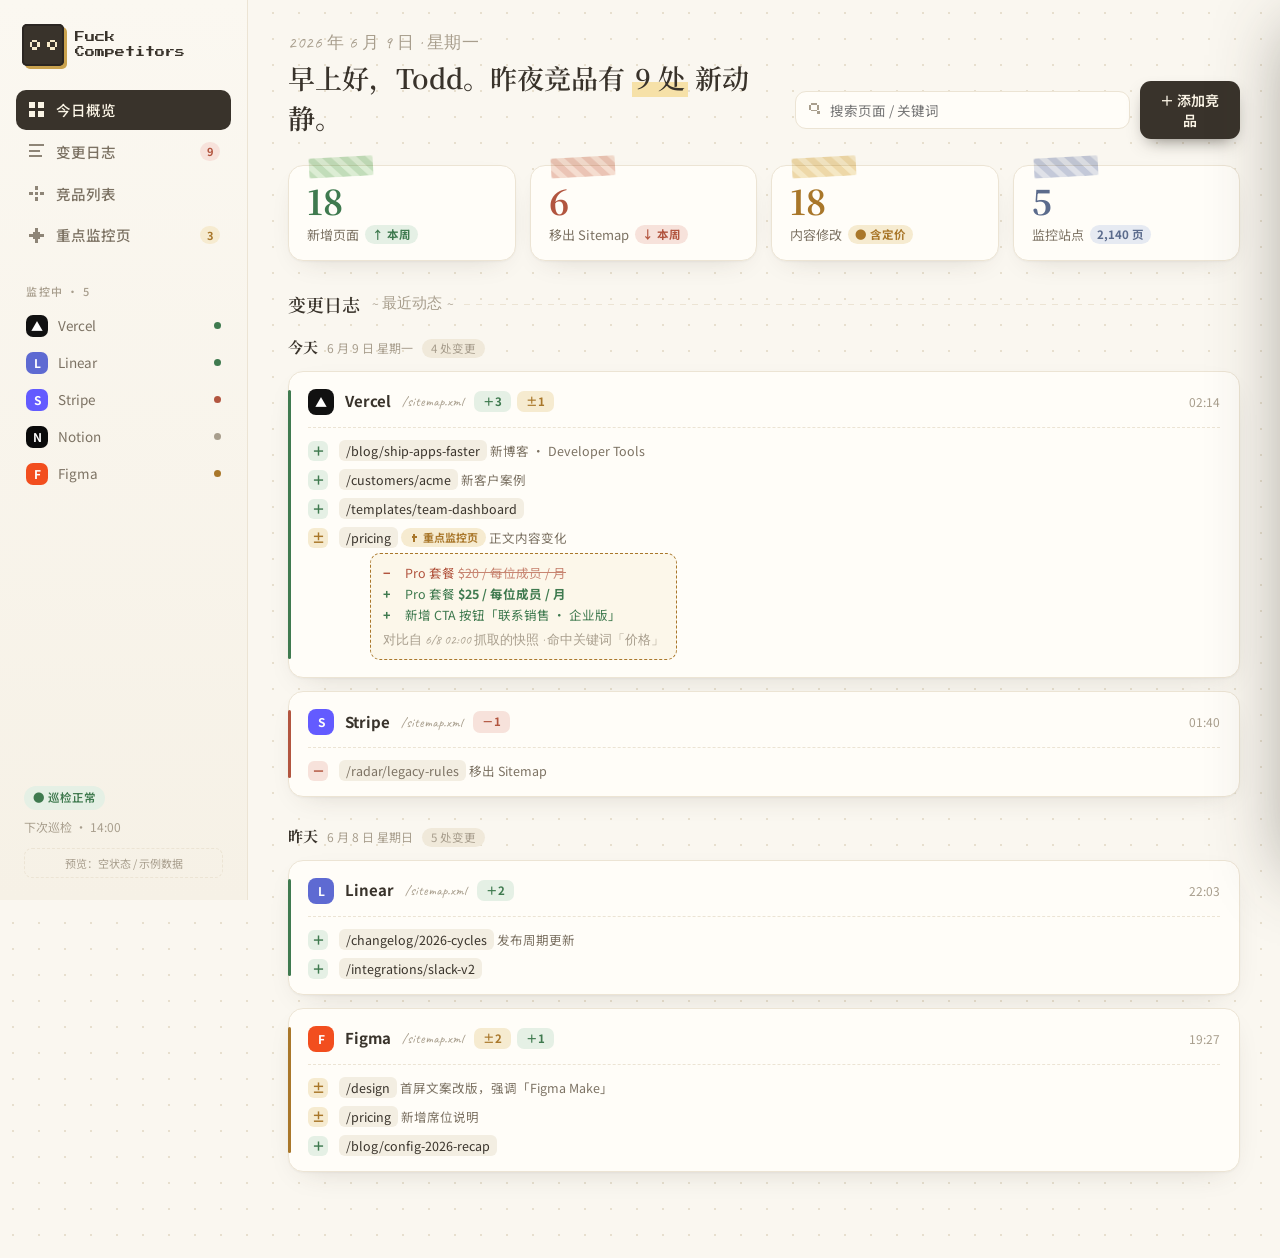
==== commit d4b9b060: "feat: add lightweight SEO change monitoring" ====
--- a/index.html
+++ b/index.html
@@ -137,7 +137,7 @@
   .gly.add{background:var(--add-bg);color:var(--add)} .gly.del{background:var(--del-bg);color:var(--del)} .gly.mod{background:var(--mod-bg);color:var(--mod)}
   .change .path{font-family:"Noto Sans SC",monospace;color:var(--ink);background:#F3EEE2;padding:1px 7px;border-radius:6px;font-size:12.5px}
   .change .note{color:var(--ink-soft);font-size:12.5px}
-  .change.del .path{text-decoration:line-through;color:var(--ink-faint)}
+  .change.del .path{color:var(--ink-soft)}
 
   /* content diff block */
   .diff{margin:6px 0 2px 31px;border:1px dashed var(--mod);background:#FCF7EA;border-radius:10px;padding:9px 12px;font-size:12.5px}
@@ -359,7 +359,7 @@
           </svg>
         </div>
         <h2>开始 <span class="hl">盯死</span> 你的对手</h2>
-        <p class="lead">填入竞品的 sitemap 地址，<b>Fuck Competitors</b> 会定期巡检，把它网站上每一次页面的<b>新增</b>、<b>删减</b>、<b>修改</b>都记成一篇日志——像写观察日记一样，看懂对手的每一步动作。</p>
+        <p class="lead">填入竞品的 sitemap 地址，<b>Fuck Competitors</b> 会定期巡检，把 URL 的<b>新增</b>、<b>移出或恢复</b>和页面<b>修改</b>都记成一篇日志——像写观察日记一样，看懂对手的每一步动作。</p>
         <div class="ob-quick">
           <input placeholder="https://competitor.com/sitemap.xml">
           <button class="btn btn-primary" onclick="document.body.classList.remove('first-run');openModal()">开始监控 →</button>
@@ -373,7 +373,7 @@
         </div>
         <div class="ob-feat">
           <div class="fi" style="background:var(--del-bg);color:var(--del)">－</div>
-          <h4>追踪删减</h4>
+          <h4>追踪移出</h4>
           <p>页面悄悄下线，往往是产品线调整或策略转向的信号。</p>
         </div>
         <div class="ob-feat">
@@ -406,7 +406,7 @@
         <div class="stat c-del">
           <div class="tape" style="background:repeating-linear-gradient(45deg,#E8BCAE 0 6px,#F3D9CF 6px 12px)"></div>
           <div class="num">6</div>
-          <div class="lab">删减页面 <span class="trend" style="background:var(--del-bg);color:var(--del)">↓ 本周</span></div>
+          <div class="lab">移出 Sitemap <span class="trend" style="background:var(--del-bg);color:var(--del)">↓ 本周</span></div>
         </div>
         <div class="stat c-mod">
           <div class="tape" style="background:repeating-linear-gradient(45deg,#EBD49E 0 6px,#F4E6C2 6px 12px)"></div>
@@ -458,7 +458,7 @@
             <span class="time">01:40</span>
           </div>
           <div class="changes">
-            <div class="change del clickable" onclick="openDetail('stripe-del')"><span class="gly del">－</span><div><span class="path">/radar/legacy-rules</span> <span class="note">页面下线，疑似产品停更</span></div><span class="chev">›</span></div>
+            <div class="change del clickable" onclick="openDetail('stripe-del')"><span class="gly del">－</span><div><span class="path">/radar/legacy-rules</span> <span class="note">移出 Sitemap</span></div><span class="chev">›</span></div>
           </div>
         </div>
       </div>
@@ -508,7 +508,7 @@
         <span class="fchip" data-solo><span class="mono-sm" style="background:#F24E1E">F</span>Figma</span>
         <span class="sep"></span>
         <span class="fchip on" style="color:var(--add)">＋ 新增</span>
-        <span class="fchip on" style="color:var(--del)">－ 删减</span>
+        <span class="fchip on" style="color:var(--del)">－ 移出 Sitemap</span>
         <span class="fchip on" style="color:var(--mod)">± 修改</span>
       </div>
 
@@ -524,7 +524,7 @@
         <div class="entry has-del">
           <div class="entry-head"><span class="monogram" style="background:#635BFF;width:26px;height:26px;border-radius:8px">S</span><span class="name">Stripe</span><span class="url">/sitemap.xml</span><span class="summary-tags"><span class="tag del">－1</span></span><span class="time">01:40</span></div>
           <div class="changes">
-            <div class="change del clickable" onclick="openDetail('stripe-del')"><span class="gly del">－</span><div><span class="path">/radar/legacy-rules</span> <span class="note">页面下线</span></div><span class="chev">›</span></div>
+            <div class="change del clickable" onclick="openDetail('stripe-del')"><span class="gly del">－</span><div><span class="path">/radar/legacy-rules</span> <span class="note">移出 Sitemap</span></div><span class="chev">›</span></div>
           </div>
         </div>
         <div class="entry has-mod">
@@ -599,7 +599,7 @@
     <!-- ===== Watch pages view ===== -->
     <section class="view" id="view-watch">
       <div class="sec-head"><h3>重点监控页</h3><span class="ribbon">~ 钉选的高价值页面，逐字对比 ~</span><span class="line"></span></div>
-      <p class="empty-soft" style="margin:-6px 0 16px">Sitemap 只能看出页面增删；钉选的页面会抓取正文做内容 diff —— 定价、定位、客户案例的每一次改动都不放过。</p>
+      <p class="empty-soft" style="margin:-6px 0 16px">Sitemap 只能看出 URL 加入或移出；详细监控会从页面响应提取 SEO 字段并抓取正文做内容 diff。</p>
 
       <div class="entry has-mod">
         <div class="entry-head">
@@ -672,13 +672,13 @@
       <div class="chip-row"><span class="chip">每 6 小时</span><span class="chip on">每 12 小时</span><span class="chip">每天</span><span class="chip">每周</span></div>
     </div>
     <div class="field"><label>关注变更类型</label>
-      <div class="chip-row"><span class="chip on">＋ 新增</span><span class="chip on">－ 删减</span><span class="chip on">± 修改</span></div>
+      <div class="chip-row"><span class="chip on">＋ 新增</span><span class="chip on">－ 移出 Sitemap</span><span class="chip on">± 修改</span></div>
     </div>
     <div class="field"><label>监控深度</label>
       <div class="toggle-card">
         <div style="flex:1">
           <div class="t">详细内容监控 <span class="lvl deep" style="margin-left:4px">可选</span></div>
-          <div class="d">基础监控（默认）：检测页面新增 / 删减，并在 sitemap 带 <code style="background:#F3EEE2;padding:0 4px;border-radius:4px">lastmod</code> 时提示「疑似修改」——但看不到改了什么。开启后抓取正文，逐行对比定价、文案等<b>具体</b>改动，更耗资源，建议只对重点页开启。</div>
+          <div class="d">基础监控（默认）：检测 URL 加入 / 移出 / 恢复，并在 sitemap 带 <code style="background:#F3EEE2;padding:0 4px;border-radius:4px">lastmod</code> 时提示「疑似修改」——但看不到改了什么。开启后从同一次 HTML 下载中对比 SEO 字段和正文。</div>
         </div>
         <label class="switch"><input type="checkbox"><span class="track"></span></label>
       </div>
@@ -708,7 +708,7 @@
   function closeModal(){document.getElementById('scrim').classList.remove('open')}
 
   /* ---- change-detail drawer ---- */
-  const TYPE={add:{g:'＋',c:'add',label:'新增页面'},del:{g:'－',c:'del',label:'删减页面'},mod:{g:'±',c:'mod',label:'内容修改'}};
+  const TYPE={add:{g:'＋',c:'add',label:'新增页面'},del:{g:'－',c:'del',label:'移出 Sitemap'},mod:{g:'±',c:'mod',label:'内容修改'}};
   const DETAILS={
     'vercel-pricing':{site:'Vercel',path:'/pricing',type:'mod',title:'Pro 套餐价格上调',pinned:true,
       meta:[['检测时间','2026/6/9 02:14'],['HTTP 状态','200 OK'],['lastmod','06-08 → 06-09'],['正文字数','1,240 → 1,268']],
@@ -757,7 +757,7 @@
       body+='<div class="newpage"><div class="pt">'+d.newpage.title+'</div><div class="pd">'+d.newpage.desc+'</div><div class="url2">'+d.newpage.url+'</div></div>';
     }
     if(d.gone){
-      body+='<div class="dh">最后已知快照 <span class="line"></span><span class="tag del">删减页面</span></div>';
+      body+='<div class="dh">Sitemap 状态 <span class="line"></span><span class="tag del">移出 Sitemap</span></div>';
       body+='<div class="newpage"><div class="pt">'+d.gone.title+'</div><div class="pd">'+d.gone.desc+'</div><div class="url2">'+d.gone.url+'</div></div>';
     }
     let acts='<button class="btn '+(d.suspected?'btn-soft':'btn-primary')+'"><svg class="xic" viewBox="0 0 8 8"><rect x="3" y="0" width="4" height="1"/><rect x="6" y="0" width="1" height="4"/><rect x="1" y="6" width="1" height="1"/><rect x="2" y="5" width="1" height="1"/><rect x="3" y="4" width="1" height="1"/><rect x="4" y="3" width="1" height="1"/><rect x="5" y="2" width="1" height="1"/></svg> 在浏览器打开</button>';
